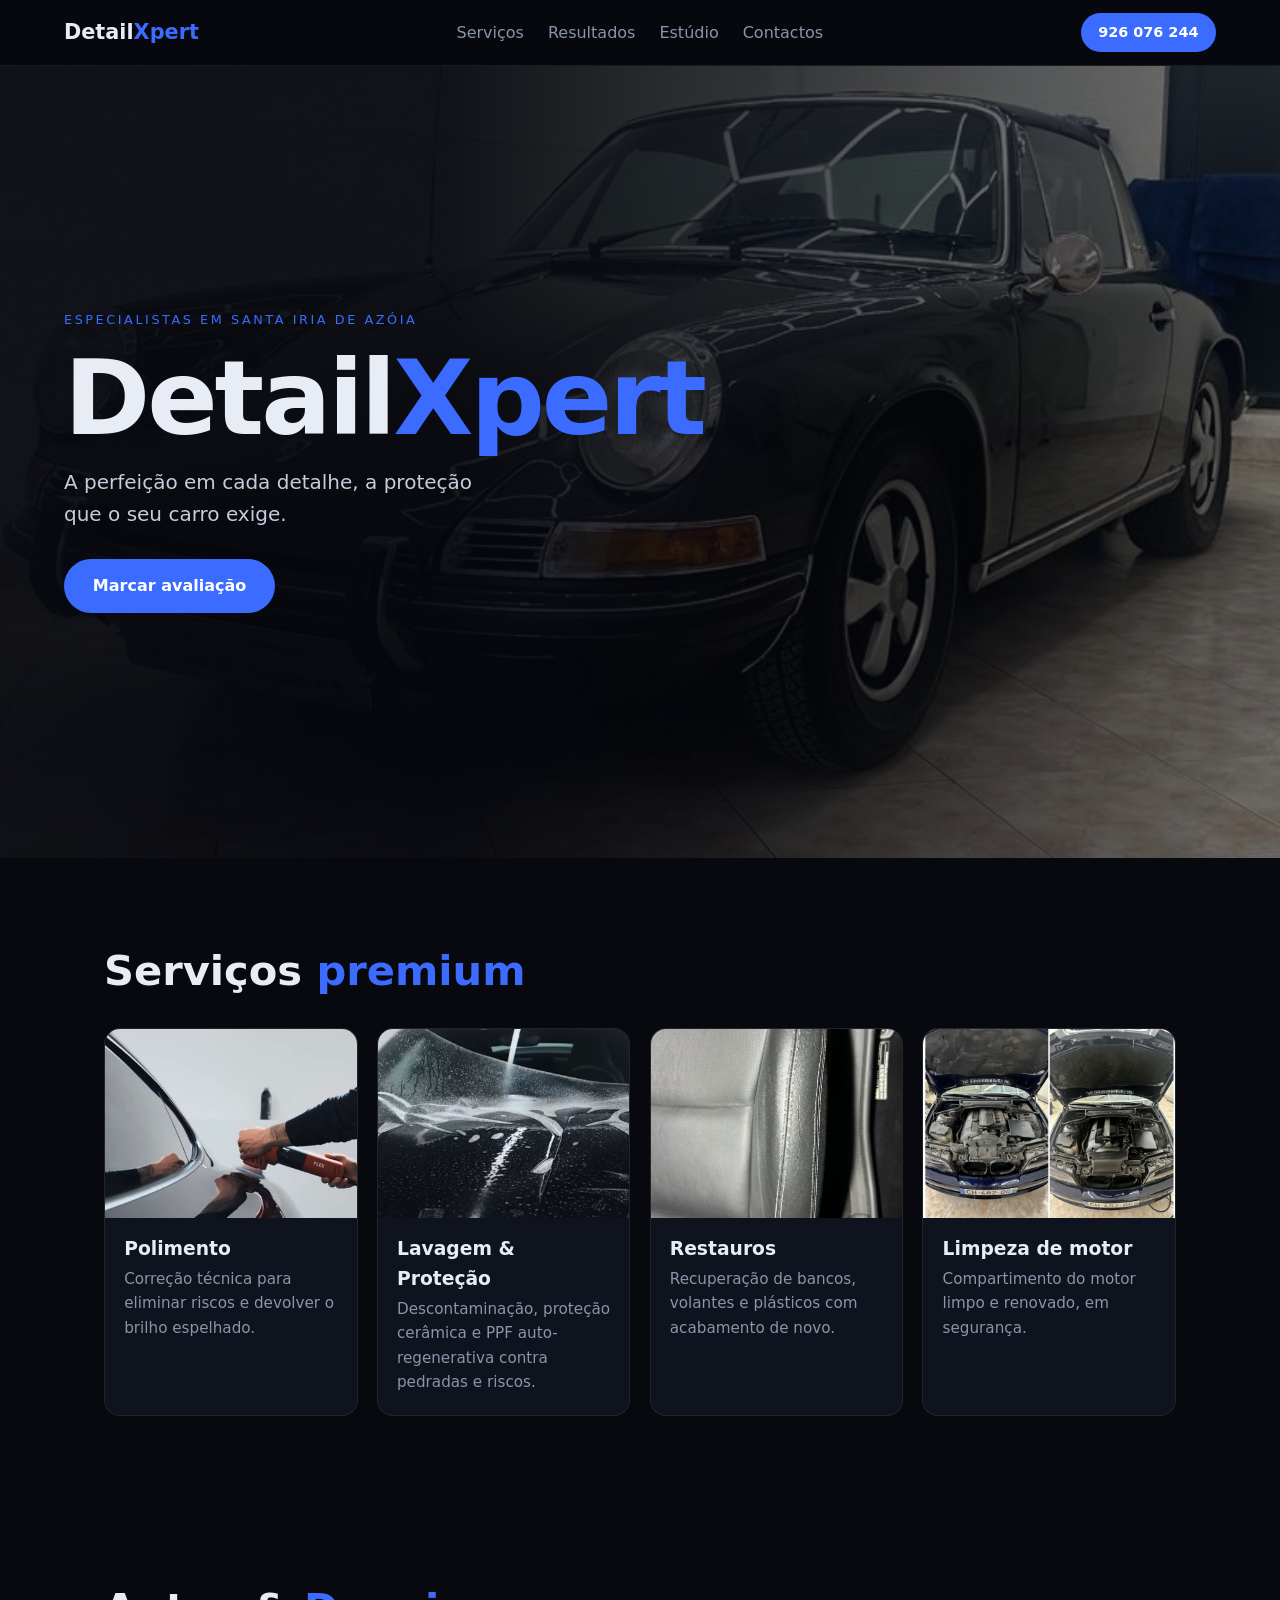
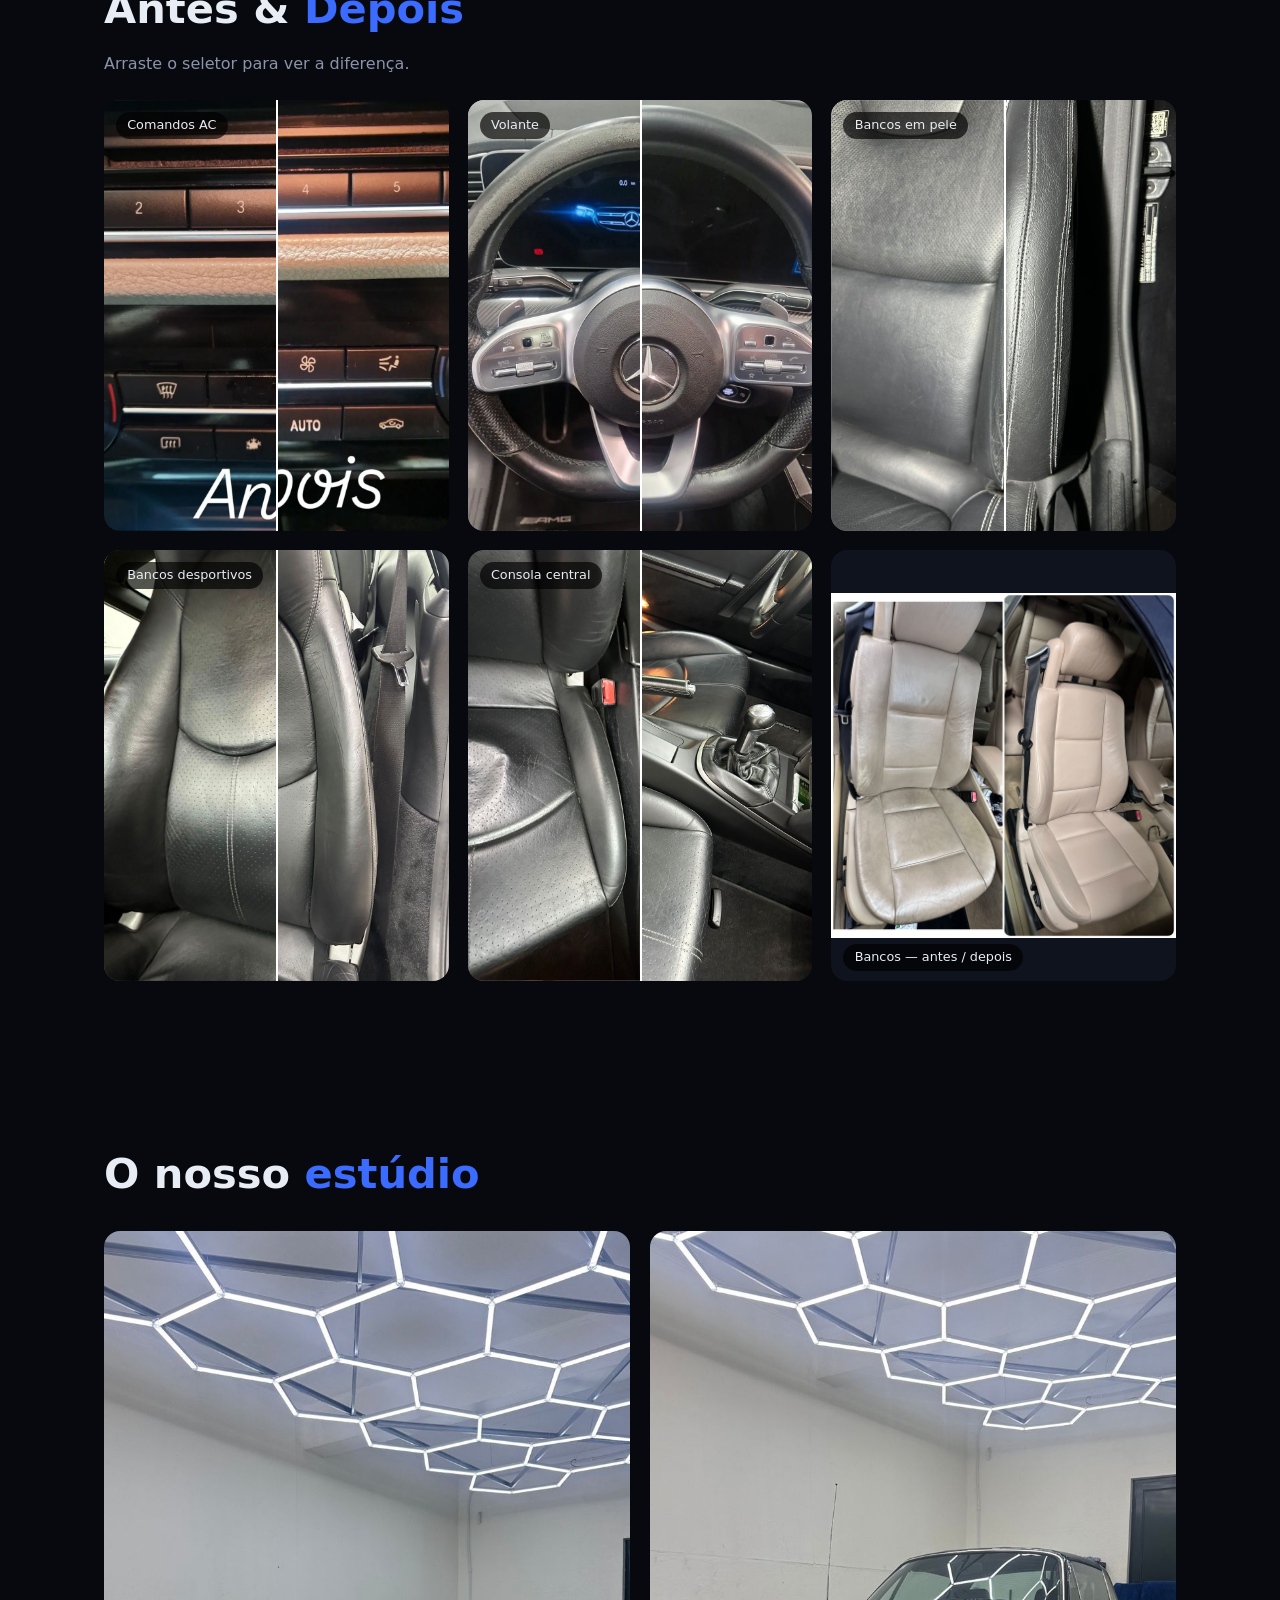
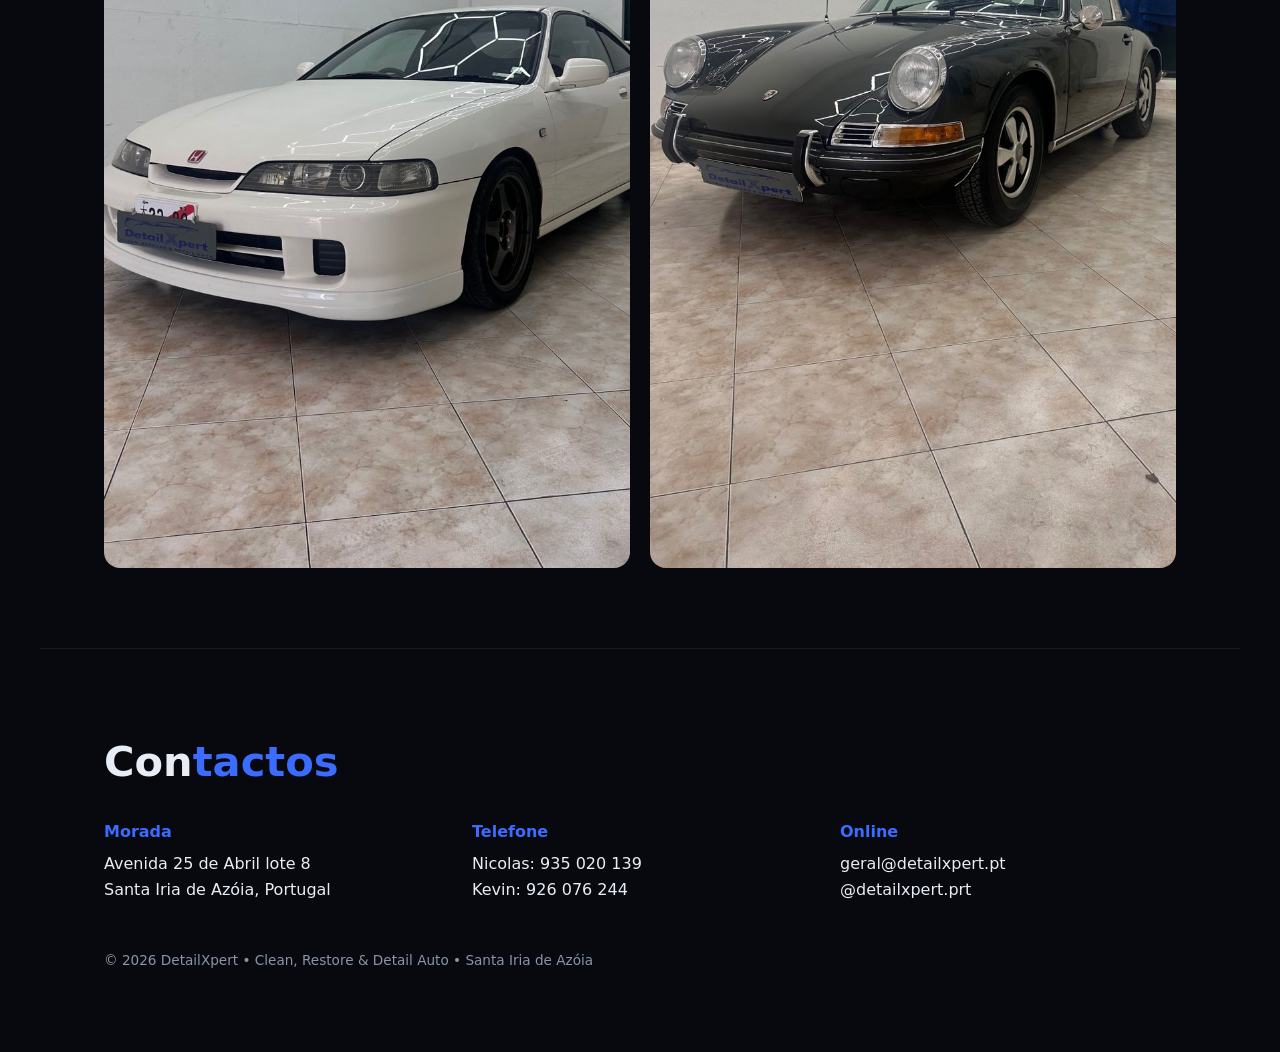
==== detailxpert/index.html @ 9de830ad "site inicial" ====
<!DOCTYPE html>
<html lang="pt">
<head>
<meta charset="utf-8">
<meta name="viewport" content="width=device-width, initial-scale=1">
<title>DetailXpert | Clean, Restore & Detail Auto — Santa Iria de Azóia</title>
<meta name="description" content="Estética automóvel premium em Santa Iria de Azóia: polimento, proteção PPF, restauro de interiores e limpeza de motor.">
<link rel="stylesheet" href="style.css">
</head>
<body>
<header class="nav">
  <a class="brand" href="#home">Detail<span>Xpert</span></a>
  <nav><a href="#servicos">Serviços</a><a href="#resultados">Resultados</a><a href="#galeria">Estúdio</a><a href="#contactos">Contactos</a></nav>
  <a class="btn small" href="tel:926076244">926 076 244</a>
</header>

<section id="home" class="hero" style="background-image:linear-gradient(90deg,#05070dee 35%,#05070d66),url(assets/porsche-911.jpg)">
  <p class="tag">Especialistas em Santa Iria de Azóia</p>
  <h1>Detail<span>Xpert</span></h1>
  <p class="lead">A perfeição em cada detalhe, a proteção que o seu carro exige.</p>
  <a class="btn" href="#contactos">Marcar avaliação</a>
</section>

<section id="servicos" class="wrap">
  <h2>Serviços <span>premium</span></h2>
  <div class="cards">
    <article><img src="assets/polimento.jpg" alt="Polimento de pintura" loading="lazy"><h3>Polimento</h3><p>Correção técnica para eliminar riscos e devolver o brilho espelhado.</p></article>
    <article><img src="assets/espuma.jpg" alt="Lavagem com espuma" loading="lazy"><h3>Lavagem &amp; Proteção</h3><p>Descontaminação, proteção cerâmica e PPF auto-regenerativa contra pedradas e riscos.</p></article>
    <article><img src="assets/banco-depois.jpg" alt="Restauro de interior em pele" loading="lazy"><h3>Restauros</h3><p>Recuperação de bancos, volantes e plásticos com acabamento de novo.</p></article>
    <article><img src="assets/motor-antes-depois.jpg" alt="Limpeza de motor antes e depois" loading="lazy"><h3>Limpeza de motor</h3><p>Compartimento do motor limpo e renovado, em segurança.</p></article>
  </div>
</section>

<section id="resultados" class="wrap">
  <h2>Antes &amp; <span>Depois</span></h2>
  <p class="sub">Arraste o seletor para ver a diferença.</p>
  <div class="ba-grid">
    <figure class="ba" data-label="Comandos AC"><img src="assets/ac-depois.jpg" alt="Depois"><img class="top" src="assets/ac-antes.jpg" alt="Antes"><input type="range" min="0" max="100" value="50" aria-label="Comparar antes e depois"></figure>
    <figure class="ba" data-label="Volante"><img src="assets/volante-depois.jpg" alt="Depois"><img class="top" src="assets/volante-antes.jpg" alt="Antes"><input type="range" min="0" max="100" value="50" aria-label="Comparar antes e depois"></figure>
    <figure class="ba" data-label="Bancos em pele"><img src="assets/banco-depois.jpg" alt="Depois"><img class="top" src="assets/banco-antes.jpg" alt="Antes"><input type="range" min="0" max="100" value="50" aria-label="Comparar antes e depois"></figure>
    <figure class="ba" data-label="Bancos desportivos"><img src="assets/porsche-banco-depois.jpg" alt="Depois"><img class="top" src="assets/porsche-banco-antes.jpg" alt="Antes"><input type="range" min="0" max="100" value="50" aria-label="Comparar antes e depois"></figure>
    <figure class="ba" data-label="Consola central"><img src="assets/consola-depois.jpg" alt="Depois"><img class="top" src="assets/consola-antes.jpg" alt="Antes"><input type="range" min="0" max="100" value="50" aria-label="Comparar antes e depois"></figure>
    <figure class="pair"><img src="assets/bancos-antes-depois.jpg" alt="Bancos antes (esquerda) e depois (direita)" loading="lazy"><figcaption>Bancos — antes / depois</figcaption></figure>
  </div>
</section>

<section id="galeria" class="wrap">
  <h2>O nosso <span>estúdio</span></h2>
  <div class="gallery">
    <img src="assets/integra.jpg" alt="Honda Integra Type R no estúdio DetailXpert" loading="lazy">
    <img src="assets/porsche-911.jpg" alt="Porsche 911 clássico no estúdio DetailXpert" loading="lazy">
  </div>
</section>

<footer id="contactos" class="wrap">
  <h2>Con<span>tactos</span></h2>
  <div class="cols">
    <div><h4>Morada</h4><p>Avenida 25 de Abril lote 8<br>Santa Iria de Azóia, Portugal</p></div>
    <div><h4>Telefone</h4><p>Nicolas: <a href="tel:935020139">935 020 139</a><br>Kevin: <a href="tel:926076244">926 076 244</a></p></div>
    <div><h4>Online</h4><p><a href="mailto:geral@detailxpert.pt">geral@detailxpert.pt</a><br><a href="https://instagram.com/detailxpert.prt" target="_blank" rel="noopener">@detailxpert.prt</a></p></div>
  </div>
  <p class="copy">© 2026 DetailXpert • Clean, Restore &amp; Detail Auto • Santa Iria de Azóia</p>
</footer>
<script src="script.js"></script>
</body>
</html>
---- detailxpert/style.css ----
:root{--bg:#07090f;--card:#0f131d;--tx:#e8ecf4;--mut:#8b94a8;--ac:#3b6cff}
*{box-sizing:border-box;margin:0}html{scroll-behavior:smooth}
body{background:var(--bg);color:var(--tx);font:16px/1.6 system-ui,-apple-system,Segoe UI,Roboto,sans-serif}
a{color:inherit;text-decoration:none}img{display:block;max-width:100%}
.nav{position:sticky;top:0;z-index:10;display:flex;align-items:center;justify-content:space-between;gap:1rem;padding:.8rem 5vw;background:#07090fd9;backdrop-filter:blur(10px);border-bottom:1px solid #ffffff14}
.brand{font-weight:800;font-size:1.3rem}.brand span,h1 span,h2 span{color:var(--ac)}
.nav nav{display:flex;gap:1.5rem;color:var(--mut)}.nav nav a:hover{color:var(--tx)}
.btn{display:inline-block;background:var(--ac);color:#fff;padding:.9rem 1.8rem;border-radius:999px;font-weight:600;transition:.2s}
.btn:hover{transform:translateY(-2px);box-shadow:0 8px 24px #3b6cff55}.btn.small{padding:.5rem 1.1rem;font-size:.9rem}
.hero{min-height:88vh;display:flex;flex-direction:column;justify-content:center;align-items:flex-start;gap:1rem;padding:0 5vw;background-size:cover;background-position:center}
.tag{color:var(--ac);text-transform:uppercase;letter-spacing:.2em;font-size:.8rem}
h1{font-size:clamp(3rem,10vw,6.5rem);line-height:1;letter-spacing:-.03em}
.lead{max-width:34ch;font-size:1.25rem;color:#c5ccdb;margin-bottom:.8rem}
.wrap{padding:5rem 5vw;max-width:1200px;margin:auto}
h2{font-size:clamp(1.8rem,4vw,2.6rem);margin-bottom:1.5rem}.sub{color:var(--mut);margin:-1rem 0 1.5rem}
.cards{display:grid;grid-template-columns:repeat(auto-fit,minmax(250px,1fr));gap:1.2rem}
.cards article{background:var(--card);border:1px solid #ffffff12;border-radius:16px;overflow:hidden;transition:.25s}
.cards article:hover{transform:translateY(-4px);border-color:var(--ac)}
.cards img{aspect-ratio:4/3;width:100%;object-fit:cover}.cards h3{padding:1rem 1.2rem .2rem}.cards p{padding:0 1.2rem 1.3rem;color:var(--mut);font-size:.95rem}
.ba-grid{display:grid;grid-template-columns:repeat(auto-fit,minmax(280px,1fr));gap:1.2rem}
.ba,.pair{position:relative;border-radius:16px;overflow:hidden;background:var(--card);aspect-ratio:4/5}
.ba img,.pair img{position:absolute;inset:0;width:100%;height:100%;object-fit:cover}
.ba .top{clip-path:inset(0 50% 0 0)}
.ba::before{content:attr(data-label);position:absolute;z-index:3;left:12px;top:12px;background:#000a;padding:.2rem .7rem;border-radius:99px;font-size:.8rem}
.ba::after{content:"";position:absolute;z-index:2;top:0;bottom:0;left:var(--p,50%);width:2px;background:#fff;pointer-events:none}
.ba input{position:absolute;inset:0;width:100%;height:100%;opacity:0;cursor:ew-resize;z-index:4}
.pair img{object-fit:contain}.pair figcaption{position:absolute;bottom:10px;left:12px;background:#000a;padding:.2rem .7rem;border-radius:99px;font-size:.8rem}
.gallery{display:grid;grid-template-columns:repeat(auto-fit,minmax(300px,1fr));gap:1.2rem}.gallery img{border-radius:16px;width:100%;height:100%;object-fit:cover}
footer{border-top:1px solid #ffffff14}.cols{display:grid;grid-template-columns:repeat(auto-fit,minmax(220px,1fr));gap:2rem}
footer h4{color:var(--ac);margin-bottom:.4rem}footer p a:hover{color:var(--ac)}.copy{margin-top:3rem;color:var(--mut);font-size:.85rem}
@media(max-width:700px){.nav nav{display:none}}
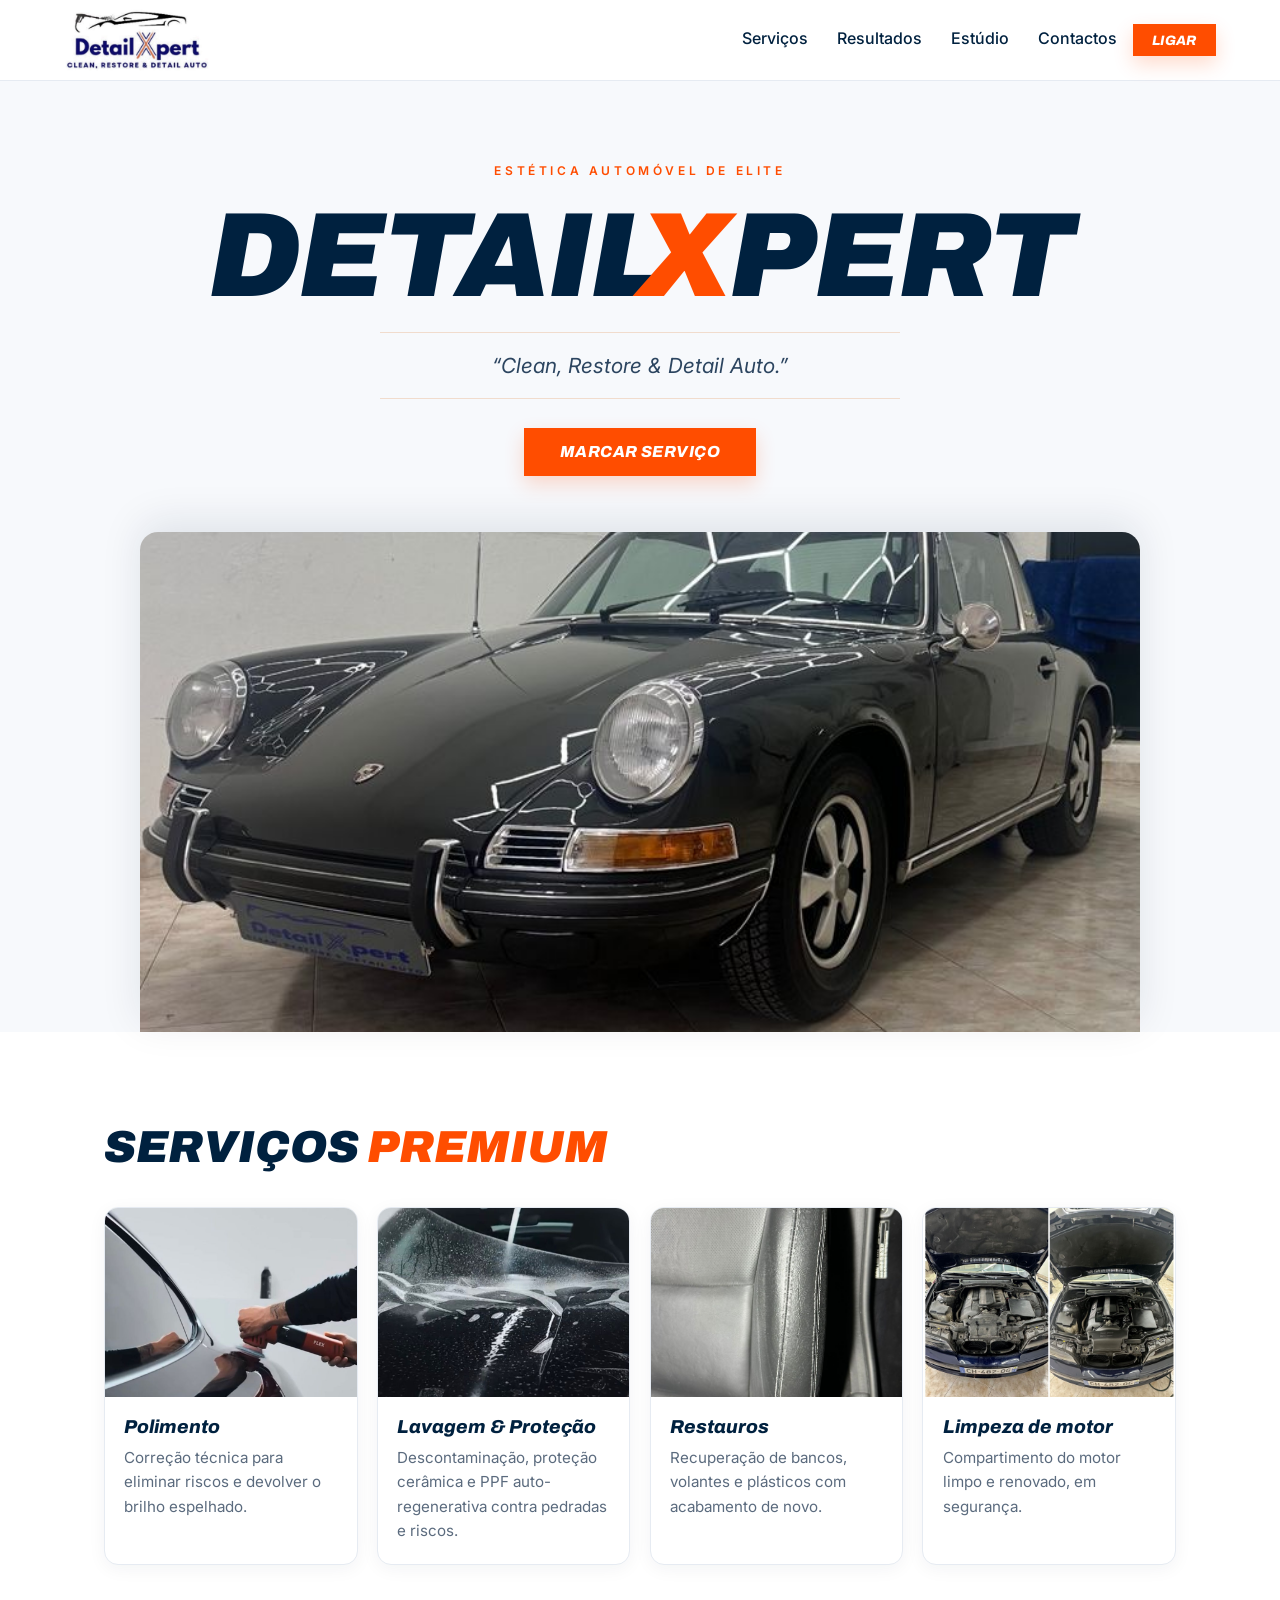
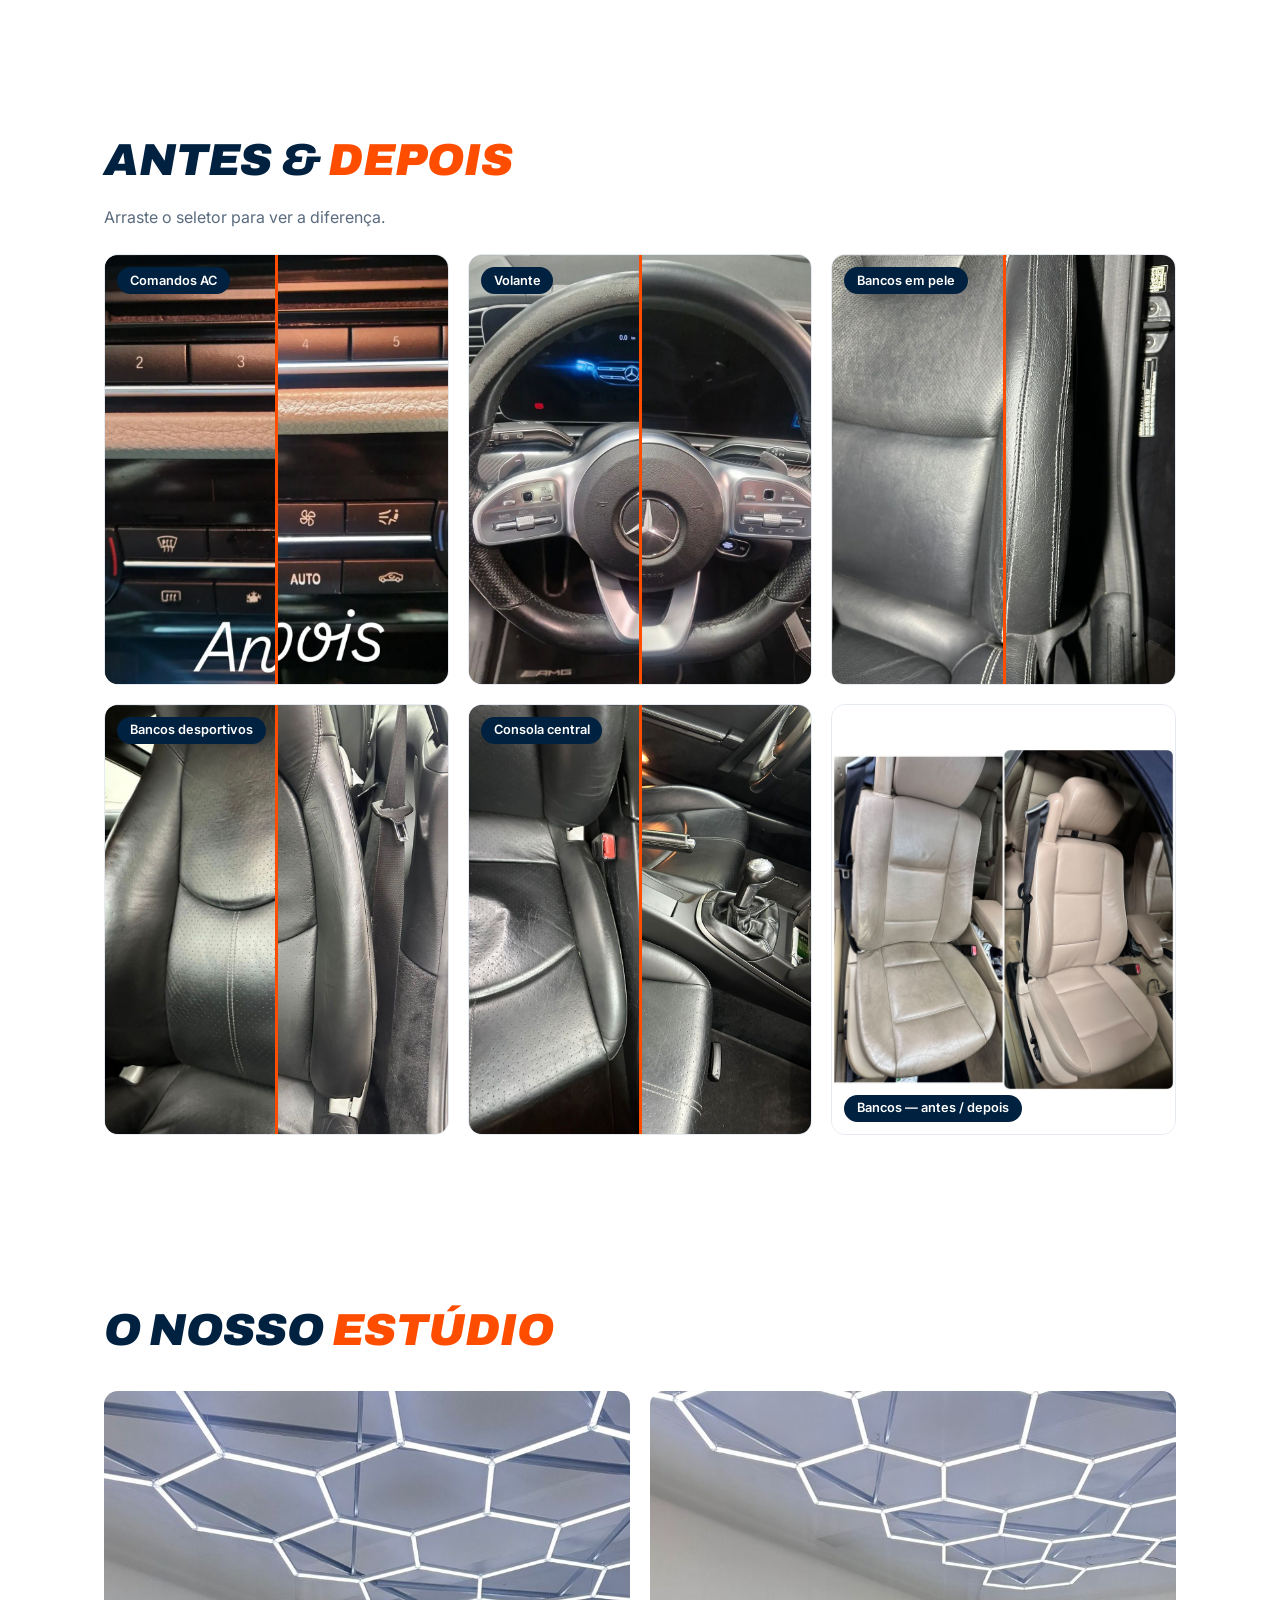
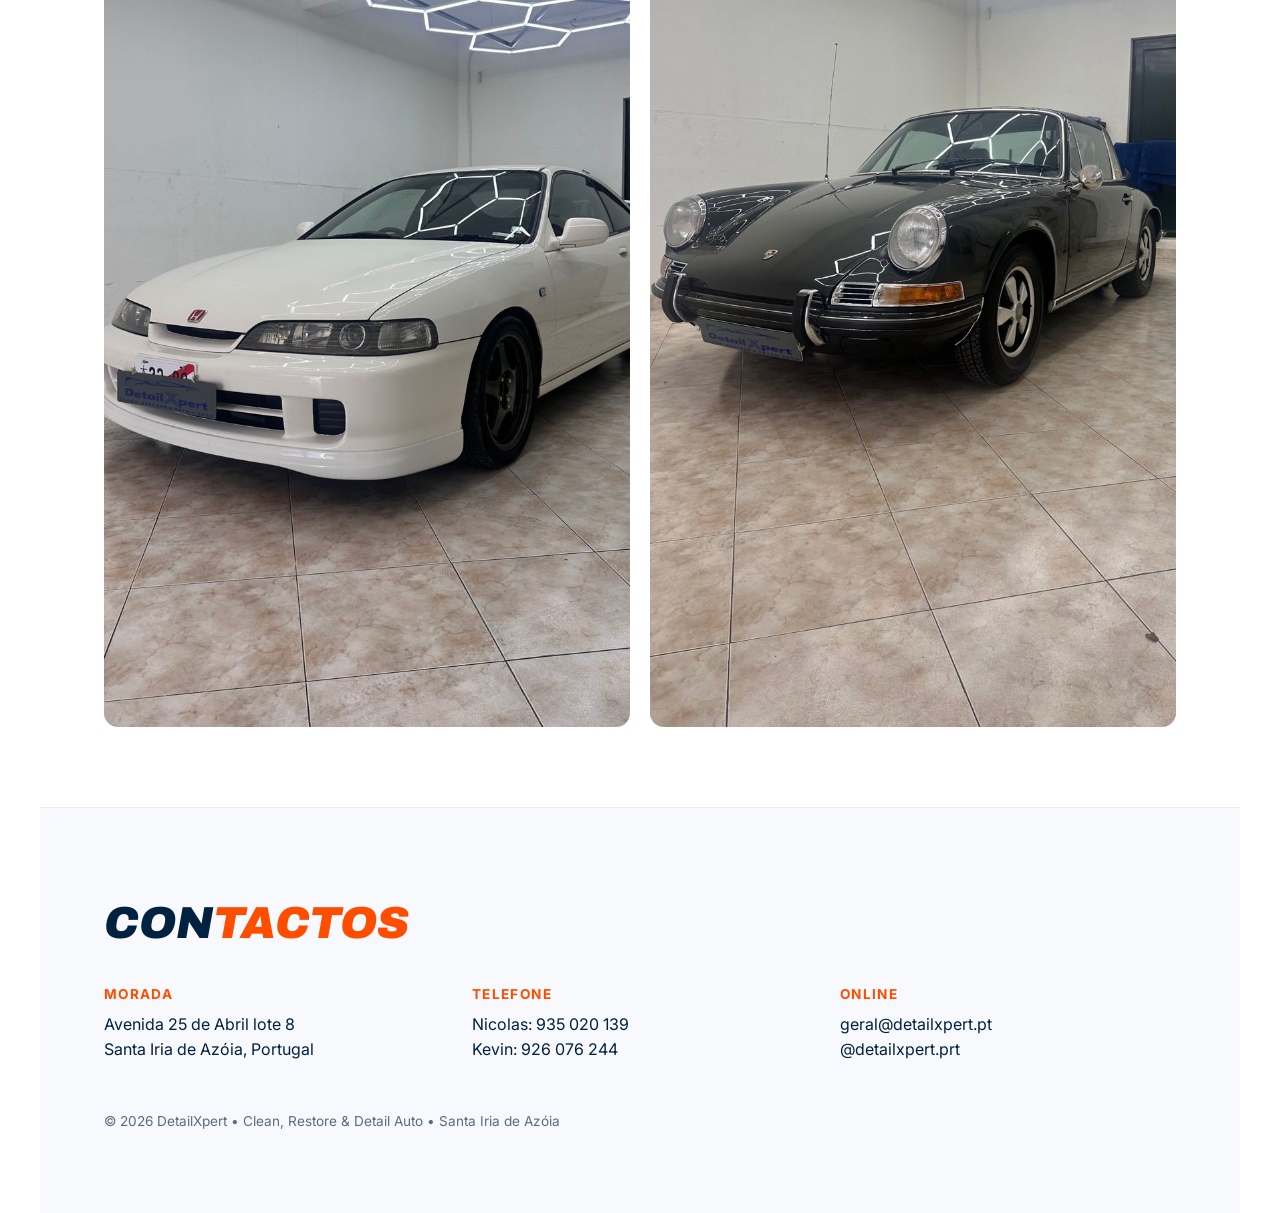
==== commit 7724e85e: "novo topo com logo e tema branco" ====
--- a/detailxpert/index.html
+++ b/detailxpert/index.html
@@ -5,20 +5,26 @@
 <meta name="viewport" content="width=device-width, initial-scale=1">
 <title>DetailXpert | Clean, Restore & Detail Auto — Santa Iria de Azóia</title>
 <meta name="description" content="Estética automóvel premium em Santa Iria de Azóia: polimento, proteção PPF, restauro de interiores e limpeza de motor.">
+<link rel="preconnect" href="https://fonts.googleapis.com"><link rel="preconnect" href="https://fonts.gstatic.com" crossorigin>
+<link href="https://fonts.googleapis.com/css2?family=Archivo:ital,wght@0,400;0,600;1,800;1,900&family=Inter:wght@400;500;600&display=swap" rel="stylesheet">
+<meta name="theme-color" content="#ffffff">
+<link rel="icon" href="assets/logo.png">
 <link rel="stylesheet" href="style.css">
 </head>
 <body>
 <header class="nav">
-  <a class="brand" href="#home">Detail<span>Xpert</span></a>
-  <nav><a href="#servicos">Serviços</a><a href="#resultados">Resultados</a><a href="#galeria">Estúdio</a><a href="#contactos">Contactos</a></nav>
-  <a class="btn small" href="tel:926076244">926 076 244</a>
+  <a class="logo" href="#home" aria-label="DetailXpert — início"><img src="assets/logo.png" alt="DetailXpert — Clean, Restore &amp; Detail Auto"></a>
+  <nav id="menu"><a href="#servicos">Serviços</a><a href="#resultados">Resultados</a><a href="#galeria">Estúdio</a><a href="#contactos">Contactos</a></nav>
+  <a class="btn small" href="tel:926076244">Ligar</a>
+  <button class="burger" aria-label="Abrir menu" aria-expanded="false" aria-controls="menu"><span></span><span></span><span></span></button>
 </header>
 
-<section id="home" class="hero" style="background-image:linear-gradient(90deg,#05070dee 35%,#05070d66),url(assets/porsche-911.jpg)">
-  <p class="tag">Especialistas em Santa Iria de Azóia</p>
-  <h1>Detail<span>Xpert</span></h1>
-  <p class="lead">A perfeição em cada detalhe, a proteção que o seu carro exige.</p>
-  <a class="btn" href="#contactos">Marcar avaliação</a>
+<section id="home" class="hero">
+  <p class="tag">Estética automóvel de elite</p>
+  <h1>DETAIL<span>X</span>PERT</h1>
+  <p class="lead">“Clean, Restore &amp; Detail Auto.”</p>
+  <a class="btn" href="#contactos">Marcar serviço</a>
+  <img class="hero-img" src="assets/porsche-911.jpg" alt="Porsche 911 clássico no estúdio DetailXpert">
 </section>
 
 <section id="servicos" class="wrap">
--- a/detailxpert/style.css
+++ b/detailxpert/style.css
@@ -1,31 +1,53 @@
-:root{--bg:#07090f;--card:#0f131d;--tx:#e8ecf4;--mut:#8b94a8;--ac:#3b6cff}
-*{box-sizing:border-box;margin:0}html{scroll-behavior:smooth}
-body{background:var(--bg);color:var(--tx);font:16px/1.6 system-ui,-apple-system,Segoe UI,Roboto,sans-serif}
+:root{--bg:#fff;--soft:#f7f9fc;--navy:#00213f;--or:#ff4d00;--mut:#5b6b7e;--line:#e6ebf2}
+*{box-sizing:border-box;margin:0}html{scroll-behavior:smooth;scroll-padding-top:84px}
+body{background:var(--bg);color:var(--navy);font:16px/1.6 Inter,system-ui,-apple-system,Segoe UI,Roboto,sans-serif;overflow-x:hidden}
 a{color:inherit;text-decoration:none}img{display:block;max-width:100%}
-.nav{position:sticky;top:0;z-index:10;display:flex;align-items:center;justify-content:space-between;gap:1rem;padding:.8rem 5vw;background:#07090fd9;backdrop-filter:blur(10px);border-bottom:1px solid #ffffff14}
-.brand{font-weight:800;font-size:1.3rem}.brand span,h1 span,h2 span{color:var(--ac)}
-.nav nav{display:flex;gap:1.5rem;color:var(--mut)}.nav nav a:hover{color:var(--tx)}
-.btn{display:inline-block;background:var(--ac);color:#fff;padding:.9rem 1.8rem;border-radius:999px;font-weight:600;transition:.2s}
-.btn:hover{transform:translateY(-2px);box-shadow:0 8px 24px #3b6cff55}.btn.small{padding:.5rem 1.1rem;font-size:.9rem}
-.hero{min-height:88vh;display:flex;flex-direction:column;justify-content:center;align-items:flex-start;gap:1rem;padding:0 5vw;background-size:cover;background-position:center}
-.tag{color:var(--ac);text-transform:uppercase;letter-spacing:.2em;font-size:.8rem}
-h1{font-size:clamp(3rem,10vw,6.5rem);line-height:1;letter-spacing:-.03em}
-.lead{max-width:34ch;font-size:1.25rem;color:#c5ccdb;margin-bottom:.8rem}
-.wrap{padding:5rem 5vw;max-width:1200px;margin:auto}
-h2{font-size:clamp(1.8rem,4vw,2.6rem);margin-bottom:1.5rem}.sub{color:var(--mut);margin:-1rem 0 1.5rem}
-.cards{display:grid;grid-template-columns:repeat(auto-fit,minmax(250px,1fr));gap:1.2rem}
-.cards article{background:var(--card);border:1px solid #ffffff12;border-radius:16px;overflow:hidden;transition:.25s}
-.cards article:hover{transform:translateY(-4px);border-color:var(--ac)}
-.cards img{aspect-ratio:4/3;width:100%;object-fit:cover}.cards h3{padding:1rem 1.2rem .2rem}.cards p{padding:0 1.2rem 1.3rem;color:var(--mut);font-size:.95rem}
-.ba-grid{display:grid;grid-template-columns:repeat(auto-fit,minmax(280px,1fr));gap:1.2rem}
-.ba,.pair{position:relative;border-radius:16px;overflow:hidden;background:var(--card);aspect-ratio:4/5}
+h1,h2,h3{font-family:Archivo,Inter,sans-serif}
+/* topo */
+.nav{position:sticky;top:0;z-index:20;display:flex;align-items:center;gap:1rem;padding:.5rem 5vw;background:#fffffff2;backdrop-filter:blur(10px);border-bottom:1px solid var(--line)}
+.logo{margin-right:auto;display:block}.logo img{height:clamp(44px,7vw,64px);width:auto}
+.nav nav{display:flex;gap:1.8rem;font-weight:500}.nav nav a{color:var(--navy);padding:.3rem 0;border-bottom:2px solid transparent}
+.nav nav a:hover{color:var(--or);border-color:var(--or)}
+.btn{display:inline-block;background:var(--or);color:#fff;padding:.95rem 2.2rem;font:italic 800 1rem Archivo,sans-serif;text-transform:uppercase;letter-spacing:.03em;box-shadow:0 8px 20px #ff4d0033;transition:.2s}
+.btn:hover{transform:translateY(-2px);box-shadow:0 12px 26px #ff4d004d}.btn.small{padding:.55rem 1.2rem;font-size:.85rem}
+.burger{display:none;background:none;border:0;padding:.5rem;cursor:pointer}
+.burger span{display:block;width:24px;height:2px;background:var(--navy);margin:5px 0;transition:.2s}
+/* hero */
+.hero{display:flex;flex-direction:column;align-items:center;text-align:center;gap:1rem;padding:clamp(2.5rem,7vw,5rem) 5vw 0;background:var(--soft)}
+.tag{color:var(--or);text-transform:uppercase;letter-spacing:.3em;font-size:.75rem;font-weight:600}
+h1{font-size:clamp(2.4rem,11.5vw,7.5rem);line-height:1;font-style:italic;font-weight:900;letter-spacing:-.02em;color:var(--navy)}
+h1 span,h2 span{color:var(--or)}
+.lead{font-style:italic;font-size:clamp(1rem,2.4vw,1.3rem);color:#2c4560;padding:1rem 0;border-top:1px solid #f1dccd;border-bottom:1px solid #f1dccd;min-width:min(520px,100%);margin-bottom:.8rem}
+.hero-img{width:min(1000px,100%);aspect-ratio:16/8;object-fit:cover;margin-top:2.5rem;border-radius:18px 18px 0 0;box-shadow:0 -10px 40px #00213f1a}
+/* secções */
+.wrap{padding:clamp(3rem,8vw,5rem) 5vw;max-width:1200px;margin:auto}
+h2{font-size:clamp(1.8rem,5vw,2.8rem);font-style:italic;font-weight:900;text-transform:uppercase;margin-bottom:1.5rem}
+.sub{color:var(--mut);margin:-1rem 0 1.5rem}
+.cards{display:grid;grid-template-columns:repeat(auto-fit,minmax(240px,1fr));gap:1.2rem}
+.cards article{background:#fff;border:1px solid var(--line);border-radius:14px;overflow:hidden;box-shadow:0 4px 18px #00213f0d;transition:.25s}
+.cards article:hover{transform:translateY(-4px);border-color:var(--or)}
+.cards img{aspect-ratio:4/3;width:100%;object-fit:cover}.cards h3{padding:1rem 1.2rem .2rem;font-style:italic;font-weight:800}
+.cards p{padding:0 1.2rem 1.3rem;color:var(--mut);font-size:.95rem}
+.ba-grid{display:grid;grid-template-columns:repeat(auto-fit,minmax(260px,1fr));gap:1.2rem}
+.ba,.pair{position:relative;border-radius:14px;overflow:hidden;background:var(--soft);aspect-ratio:4/5;border:1px solid var(--line)}
 .ba img,.pair img{position:absolute;inset:0;width:100%;height:100%;object-fit:cover}
 .ba .top{clip-path:inset(0 50% 0 0)}
-.ba::before{content:attr(data-label);position:absolute;z-index:3;left:12px;top:12px;background:#000a;padding:.2rem .7rem;border-radius:99px;font-size:.8rem}
-.ba::after{content:"";position:absolute;z-index:2;top:0;bottom:0;left:var(--p,50%);width:2px;background:#fff;pointer-events:none}
-.ba input{position:absolute;inset:0;width:100%;height:100%;opacity:0;cursor:ew-resize;z-index:4}
-.pair img{object-fit:contain}.pair figcaption{position:absolute;bottom:10px;left:12px;background:#000a;padding:.2rem .7rem;border-radius:99px;font-size:.8rem}
-.gallery{display:grid;grid-template-columns:repeat(auto-fit,minmax(300px,1fr));gap:1.2rem}.gallery img{border-radius:16px;width:100%;height:100%;object-fit:cover}
-footer{border-top:1px solid #ffffff14}.cols{display:grid;grid-template-columns:repeat(auto-fit,minmax(220px,1fr));gap:2rem}
-footer h4{color:var(--ac);margin-bottom:.4rem}footer p a:hover{color:var(--ac)}.copy{margin-top:3rem;color:var(--mut);font-size:.85rem}
-@media(max-width:700px){.nav nav{display:none}}
+.ba::before{content:attr(data-label)}
+.ba::before,.pair figcaption{position:absolute;z-index:3;left:12px;top:12px;background:var(--navy);color:#fff;padding:.2rem .8rem;font-size:.8rem;font-weight:600;border-radius:99px}
+.pair figcaption{top:auto;bottom:12px}.pair img{object-fit:contain;background:#fff}
+.ba::after{content:"";position:absolute;z-index:2;top:0;bottom:0;left:var(--p,50%);width:3px;margin-left:-1px;background:var(--or);pointer-events:none}
+.ba input{position:absolute;inset:0;width:100%;height:100%;opacity:0;cursor:ew-resize;z-index:4;touch-action:pan-y}
+.gallery{display:grid;grid-template-columns:repeat(auto-fit,minmax(280px,1fr));gap:1.2rem}
+.gallery img{border-radius:14px;width:100%;height:100%;object-fit:cover}
+footer{background:var(--soft);max-width:none;border-top:1px solid var(--line)}footer>*{max-width:1200px;margin-left:auto;margin-right:auto}
+.cols{display:grid;grid-template-columns:repeat(auto-fit,minmax(220px,1fr));gap:2rem}
+footer h4{color:var(--or);margin-bottom:.4rem;text-transform:uppercase;letter-spacing:.1em;font-size:.85rem}
+footer p a:hover{color:var(--or)}.copy{margin-top:3rem;color:var(--mut);font-size:.85rem}
+/* telemóvel */
+@media(max-width:820px){
+ .burger{display:block;order:3}
+ .nav .btn.small{order:2}
+ .nav nav{position:absolute;top:100%;left:0;right:0;flex-direction:column;gap:0;background:#fff;border-bottom:1px solid var(--line);box-shadow:0 12px 24px #00213f14;max-height:0;overflow:hidden;transition:max-height .3s}
+ .nav nav.open{max-height:320px}.nav nav a{padding:1rem 5vw;border:0;border-top:1px solid var(--line)}
+ .hero-img{aspect-ratio:4/3;margin-top:2rem}
+}
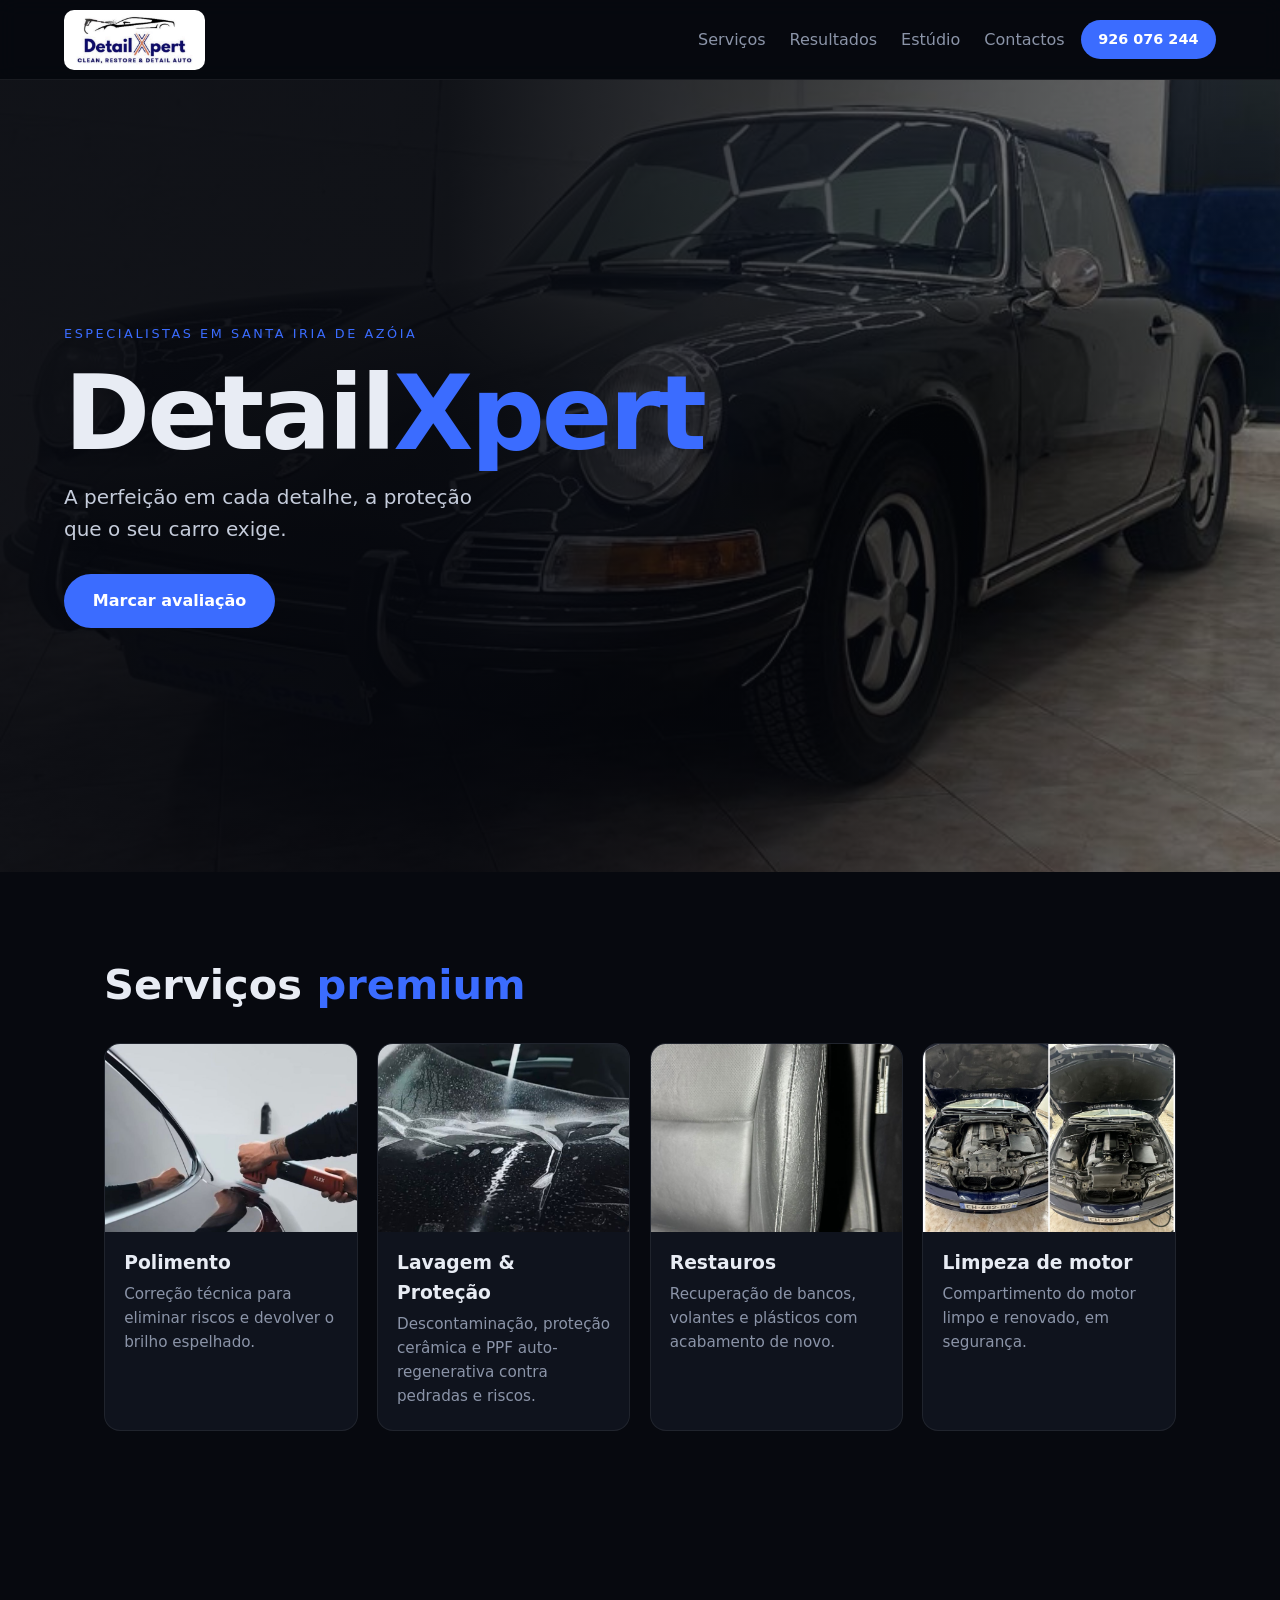
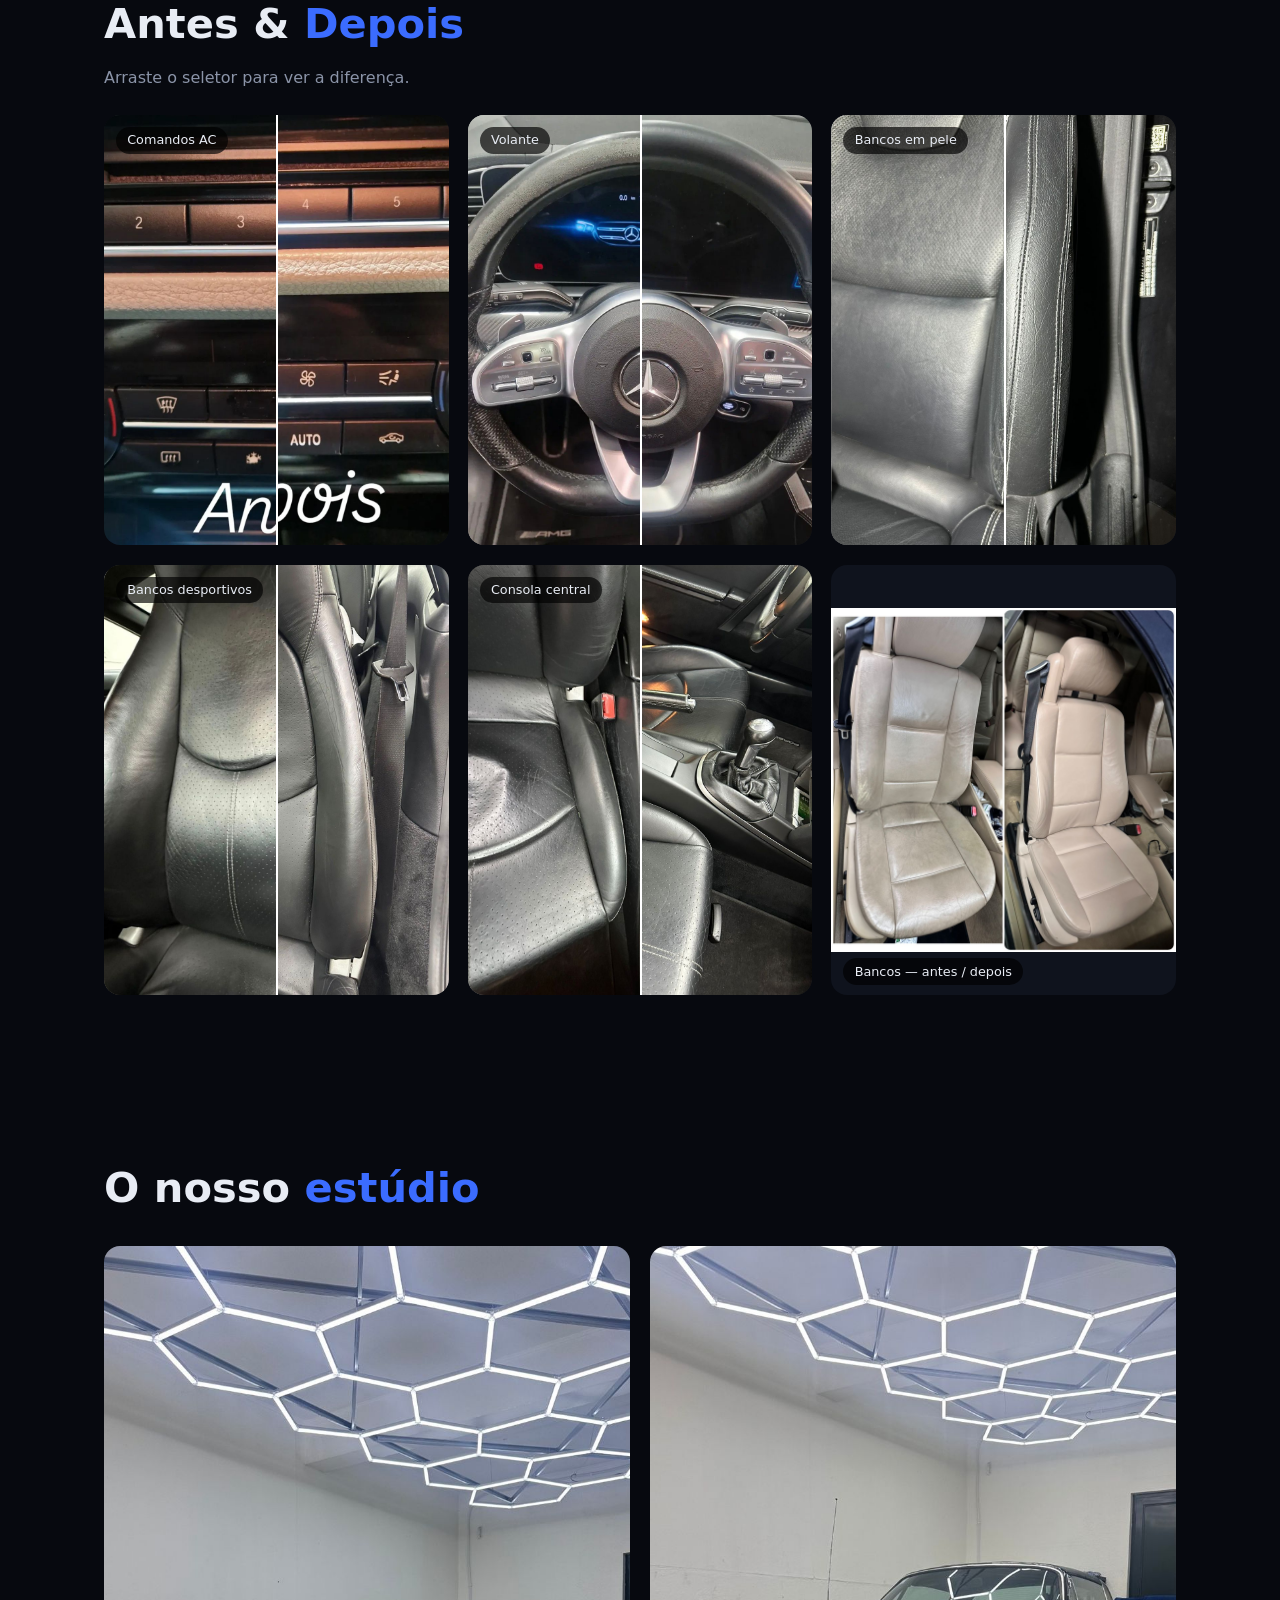
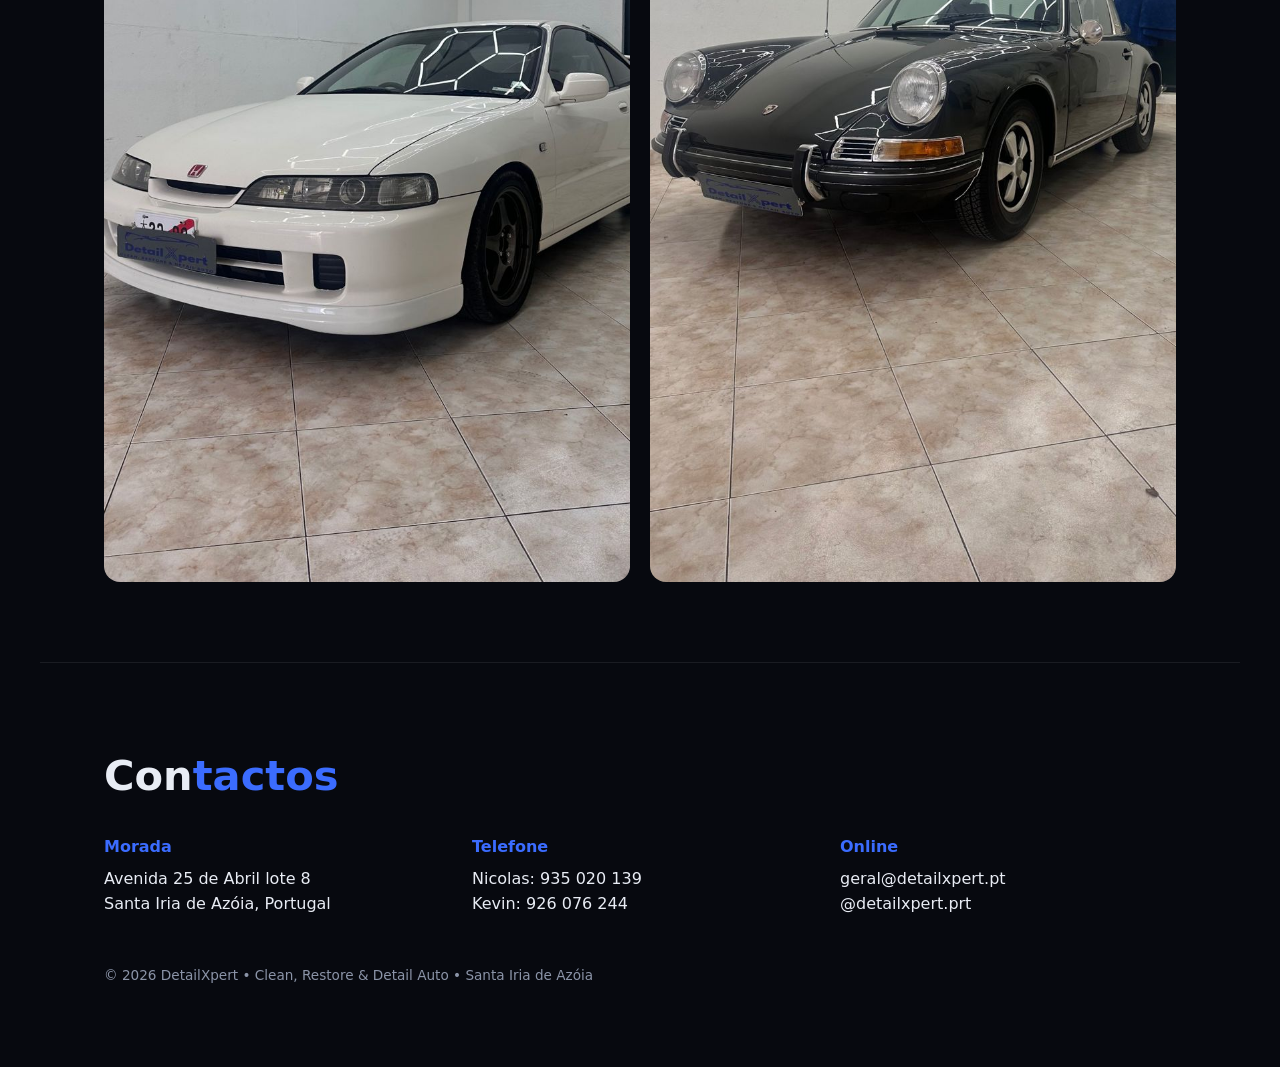
==== commit dacaa172: "logo no topo" ====
--- a/detailxpert/index.html
+++ b/detailxpert/index.html
@@ -5,26 +5,20 @@
 <meta name="viewport" content="width=device-width, initial-scale=1">
 <title>DetailXpert | Clean, Restore & Detail Auto — Santa Iria de Azóia</title>
 <meta name="description" content="Estética automóvel premium em Santa Iria de Azóia: polimento, proteção PPF, restauro de interiores e limpeza de motor.">
-<link rel="preconnect" href="https://fonts.googleapis.com"><link rel="preconnect" href="https://fonts.gstatic.com" crossorigin>
-<link href="https://fonts.googleapis.com/css2?family=Archivo:ital,wght@0,400;0,600;1,800;1,900&family=Inter:wght@400;500;600&display=swap" rel="stylesheet">
-<meta name="theme-color" content="#ffffff">
-<link rel="icon" href="assets/logo.png">
 <link rel="stylesheet" href="style.css">
 </head>
 <body>
 <header class="nav">
   <a class="logo" href="#home" aria-label="DetailXpert — início"><img src="assets/logo.png" alt="DetailXpert — Clean, Restore &amp; Detail Auto"></a>
-  <nav id="menu"><a href="#servicos">Serviços</a><a href="#resultados">Resultados</a><a href="#galeria">Estúdio</a><a href="#contactos">Contactos</a></nav>
-  <a class="btn small" href="tel:926076244">Ligar</a>
-  <button class="burger" aria-label="Abrir menu" aria-expanded="false" aria-controls="menu"><span></span><span></span><span></span></button>
+  <nav><a href="#servicos">Serviços</a><a href="#resultados">Resultados</a><a href="#galeria">Estúdio</a><a href="#contactos">Contactos</a></nav>
+  <a class="btn small" href="tel:926076244">926 076 244</a>
 </header>
 
-<section id="home" class="hero">
-  <p class="tag">Estética automóvel de elite</p>
-  <h1>DETAIL<span>X</span>PERT</h1>
-  <p class="lead">“Clean, Restore &amp; Detail Auto.”</p>
-  <a class="btn" href="#contactos">Marcar serviço</a>
-  <img class="hero-img" src="assets/porsche-911.jpg" alt="Porsche 911 clássico no estúdio DetailXpert">
+<section id="home" class="hero" style="background-image:linear-gradient(90deg,#05070dee 35%,#05070d66),url(assets/porsche-911.jpg)">
+  <p class="tag">Especialistas em Santa Iria de Azóia</p>
+  <h1>Detail<span>Xpert</span></h1>
+  <p class="lead">A perfeição em cada detalhe, a proteção que o seu carro exige.</p>
+  <a class="btn" href="#contactos">Marcar avaliação</a>
 </section>
 
 <section id="servicos" class="wrap">
--- a/detailxpert/style.css
+++ b/detailxpert/style.css
@@ -1,53 +1,32 @@
-:root{--bg:#fff;--soft:#f7f9fc;--navy:#00213f;--or:#ff4d00;--mut:#5b6b7e;--line:#e6ebf2}
-*{box-sizing:border-box;margin:0}html{scroll-behavior:smooth;scroll-padding-top:84px}
-body{background:var(--bg);color:var(--navy);font:16px/1.6 Inter,system-ui,-apple-system,Segoe UI,Roboto,sans-serif;overflow-x:hidden}
+:root{--bg:#07090f;--card:#0f131d;--tx:#e8ecf4;--mut:#8b94a8;--ac:#3b6cff}
+*{box-sizing:border-box;margin:0}html{scroll-behavior:smooth;scroll-padding-top:80px}
+body{background:var(--bg);color:var(--tx);font:16px/1.6 system-ui,-apple-system,Segoe UI,Roboto,sans-serif;overflow-x:hidden}
 a{color:inherit;text-decoration:none}img{display:block;max-width:100%}
-h1,h2,h3{font-family:Archivo,Inter,sans-serif}
-/* topo */
-.nav{position:sticky;top:0;z-index:20;display:flex;align-items:center;gap:1rem;padding:.5rem 5vw;background:#fffffff2;backdrop-filter:blur(10px);border-bottom:1px solid var(--line)}
-.logo{margin-right:auto;display:block}.logo img{height:clamp(44px,7vw,64px);width:auto}
-.nav nav{display:flex;gap:1.8rem;font-weight:500}.nav nav a{color:var(--navy);padding:.3rem 0;border-bottom:2px solid transparent}
-.nav nav a:hover{color:var(--or);border-color:var(--or)}
-.btn{display:inline-block;background:var(--or);color:#fff;padding:.95rem 2.2rem;font:italic 800 1rem Archivo,sans-serif;text-transform:uppercase;letter-spacing:.03em;box-shadow:0 8px 20px #ff4d0033;transition:.2s}
-.btn:hover{transform:translateY(-2px);box-shadow:0 12px 26px #ff4d004d}.btn.small{padding:.55rem 1.2rem;font-size:.85rem}
-.burger{display:none;background:none;border:0;padding:.5rem;cursor:pointer}
-.burger span{display:block;width:24px;height:2px;background:var(--navy);margin:5px 0;transition:.2s}
-/* hero */
-.hero{display:flex;flex-direction:column;align-items:center;text-align:center;gap:1rem;padding:clamp(2.5rem,7vw,5rem) 5vw 0;background:var(--soft)}
-.tag{color:var(--or);text-transform:uppercase;letter-spacing:.3em;font-size:.75rem;font-weight:600}
-h1{font-size:clamp(2.4rem,11.5vw,7.5rem);line-height:1;font-style:italic;font-weight:900;letter-spacing:-.02em;color:var(--navy)}
-h1 span,h2 span{color:var(--or)}
-.lead{font-style:italic;font-size:clamp(1rem,2.4vw,1.3rem);color:#2c4560;padding:1rem 0;border-top:1px solid #f1dccd;border-bottom:1px solid #f1dccd;min-width:min(520px,100%);margin-bottom:.8rem}
-.hero-img{width:min(1000px,100%);aspect-ratio:16/8;object-fit:cover;margin-top:2.5rem;border-radius:18px 18px 0 0;box-shadow:0 -10px 40px #00213f1a}
-/* secções */
-.wrap{padding:clamp(3rem,8vw,5rem) 5vw;max-width:1200px;margin:auto}
-h2{font-size:clamp(1.8rem,5vw,2.8rem);font-style:italic;font-weight:900;text-transform:uppercase;margin-bottom:1.5rem}
-.sub{color:var(--mut);margin:-1rem 0 1.5rem}
-.cards{display:grid;grid-template-columns:repeat(auto-fit,minmax(240px,1fr));gap:1.2rem}
-.cards article{background:#fff;border:1px solid var(--line);border-radius:14px;overflow:hidden;box-shadow:0 4px 18px #00213f0d;transition:.25s}
-.cards article:hover{transform:translateY(-4px);border-color:var(--or)}
-.cards img{aspect-ratio:4/3;width:100%;object-fit:cover}.cards h3{padding:1rem 1.2rem .2rem;font-style:italic;font-weight:800}
-.cards p{padding:0 1.2rem 1.3rem;color:var(--mut);font-size:.95rem}
-.ba-grid{display:grid;grid-template-columns:repeat(auto-fit,minmax(260px,1fr));gap:1.2rem}
-.ba,.pair{position:relative;border-radius:14px;overflow:hidden;background:var(--soft);aspect-ratio:4/5;border:1px solid var(--line)}
+.nav{position:sticky;top:0;z-index:10;display:flex;align-items:center;justify-content:space-between;gap:1rem;padding:.6rem 5vw;background:#07090fd9;backdrop-filter:blur(10px);border-bottom:1px solid #ffffff14}
+.logo{background:#fff;border-radius:10px;padding:.25rem .7rem;display:block}.logo img{height:clamp(38px,6vw,52px);width:auto}
+h1 span,h2 span{color:var(--ac)}
+.nav nav{display:flex;gap:1.5rem;color:var(--mut);margin-left:auto}.nav nav a:hover{color:var(--tx)}
+.btn{display:inline-block;background:var(--ac);color:#fff;padding:.9rem 1.8rem;border-radius:999px;font-weight:600;transition:.2s}
+.btn:hover{transform:translateY(-2px);box-shadow:0 8px 24px #3b6cff55}.btn.small{padding:.5rem 1.1rem;font-size:.9rem}
+.hero{min-height:88vh;display:flex;flex-direction:column;justify-content:center;align-items:flex-start;gap:1rem;padding:0 5vw;background-size:cover;background-position:center}
+.tag{color:var(--ac);text-transform:uppercase;letter-spacing:.2em;font-size:.8rem}
+h1{font-size:clamp(3rem,10vw,6.5rem);line-height:1;letter-spacing:-.03em}
+.lead{max-width:34ch;font-size:1.25rem;color:#c5ccdb;margin-bottom:.8rem}
+.wrap{padding:5rem 5vw;max-width:1200px;margin:auto}
+h2{font-size:clamp(1.8rem,4vw,2.6rem);margin-bottom:1.5rem}.sub{color:var(--mut);margin:-1rem 0 1.5rem}
+.cards{display:grid;grid-template-columns:repeat(auto-fit,minmax(250px,1fr));gap:1.2rem}
+.cards article{background:var(--card);border:1px solid #ffffff12;border-radius:16px;overflow:hidden;transition:.25s}
+.cards article:hover{transform:translateY(-4px);border-color:var(--ac)}
+.cards img{aspect-ratio:4/3;width:100%;object-fit:cover}.cards h3{padding:1rem 1.2rem .2rem}.cards p{padding:0 1.2rem 1.3rem;color:var(--mut);font-size:.95rem}
+.ba-grid{display:grid;grid-template-columns:repeat(auto-fit,minmax(280px,1fr));gap:1.2rem}
+.ba,.pair{position:relative;border-radius:16px;overflow:hidden;background:var(--card);aspect-ratio:4/5}
 .ba img,.pair img{position:absolute;inset:0;width:100%;height:100%;object-fit:cover}
 .ba .top{clip-path:inset(0 50% 0 0)}
-.ba::before{content:attr(data-label)}
-.ba::before,.pair figcaption{position:absolute;z-index:3;left:12px;top:12px;background:var(--navy);color:#fff;padding:.2rem .8rem;font-size:.8rem;font-weight:600;border-radius:99px}
-.pair figcaption{top:auto;bottom:12px}.pair img{object-fit:contain;background:#fff}
-.ba::after{content:"";position:absolute;z-index:2;top:0;bottom:0;left:var(--p,50%);width:3px;margin-left:-1px;background:var(--or);pointer-events:none}
+.ba::before{content:attr(data-label);position:absolute;z-index:3;left:12px;top:12px;background:#000a;padding:.2rem .7rem;border-radius:99px;font-size:.8rem}
+.ba::after{content:"";position:absolute;z-index:2;top:0;bottom:0;left:var(--p,50%);width:2px;background:#fff;pointer-events:none}
 .ba input{position:absolute;inset:0;width:100%;height:100%;opacity:0;cursor:ew-resize;z-index:4;touch-action:pan-y}
-.gallery{display:grid;grid-template-columns:repeat(auto-fit,minmax(280px,1fr));gap:1.2rem}
-.gallery img{border-radius:14px;width:100%;height:100%;object-fit:cover}
-footer{background:var(--soft);max-width:none;border-top:1px solid var(--line)}footer>*{max-width:1200px;margin-left:auto;margin-right:auto}
-.cols{display:grid;grid-template-columns:repeat(auto-fit,minmax(220px,1fr));gap:2rem}
-footer h4{color:var(--or);margin-bottom:.4rem;text-transform:uppercase;letter-spacing:.1em;font-size:.85rem}
-footer p a:hover{color:var(--or)}.copy{margin-top:3rem;color:var(--mut);font-size:.85rem}
-/* telemóvel */
-@media(max-width:820px){
- .burger{display:block;order:3}
- .nav .btn.small{order:2}
- .nav nav{position:absolute;top:100%;left:0;right:0;flex-direction:column;gap:0;background:#fff;border-bottom:1px solid var(--line);box-shadow:0 12px 24px #00213f14;max-height:0;overflow:hidden;transition:max-height .3s}
- .nav nav.open{max-height:320px}.nav nav a{padding:1rem 5vw;border:0;border-top:1px solid var(--line)}
- .hero-img{aspect-ratio:4/3;margin-top:2rem}
-}
+.pair img{object-fit:contain}.pair figcaption{position:absolute;bottom:10px;left:12px;background:#000a;padding:.2rem .7rem;border-radius:99px;font-size:.8rem}
+.gallery{display:grid;grid-template-columns:repeat(auto-fit,minmax(300px,1fr));gap:1.2rem}.gallery img{border-radius:16px;width:100%;height:100%;object-fit:cover}
+footer{border-top:1px solid #ffffff14}.cols{display:grid;grid-template-columns:repeat(auto-fit,minmax(220px,1fr));gap:2rem}
+footer h4{color:var(--ac);margin-bottom:.4rem}footer p a:hover{color:var(--ac)}.copy{margin-top:3rem;color:var(--mut);font-size:.85rem}
+@media(max-width:700px){.nav nav{display:none}.logo{margin-right:auto}}
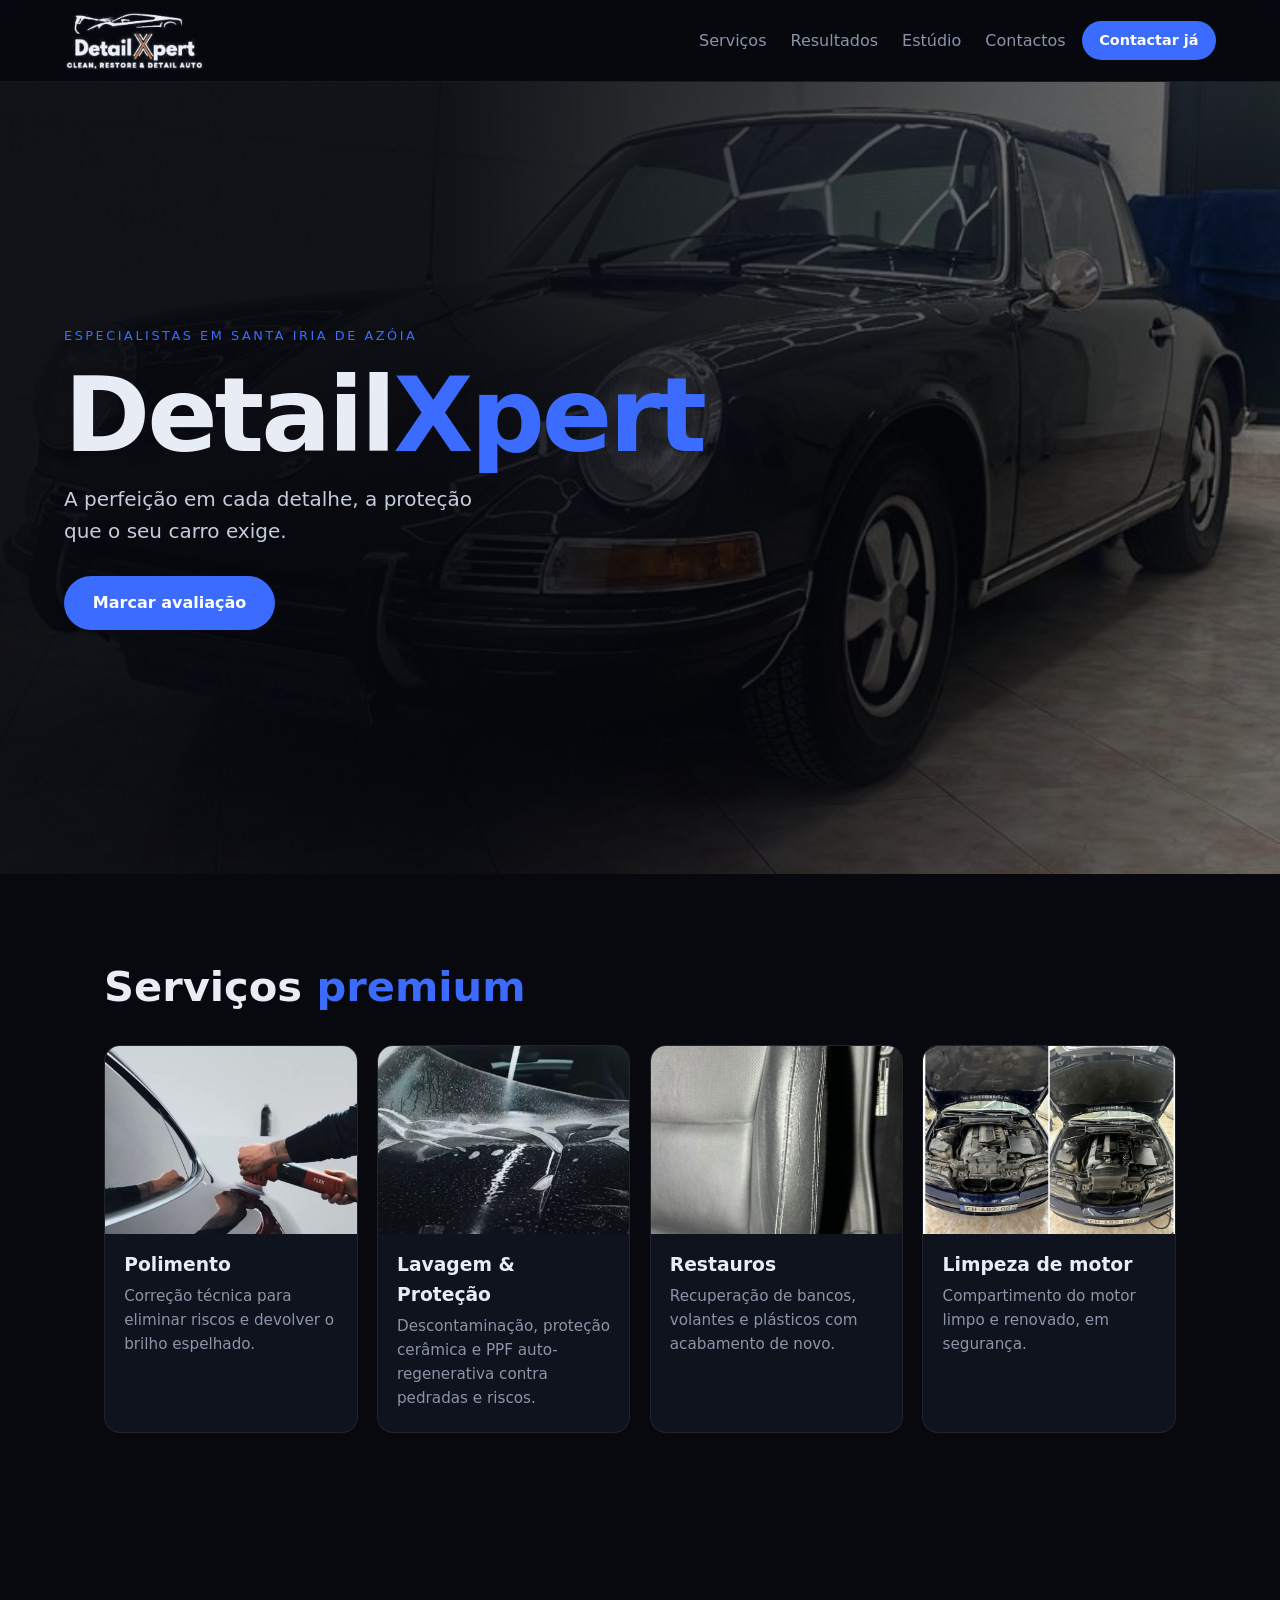
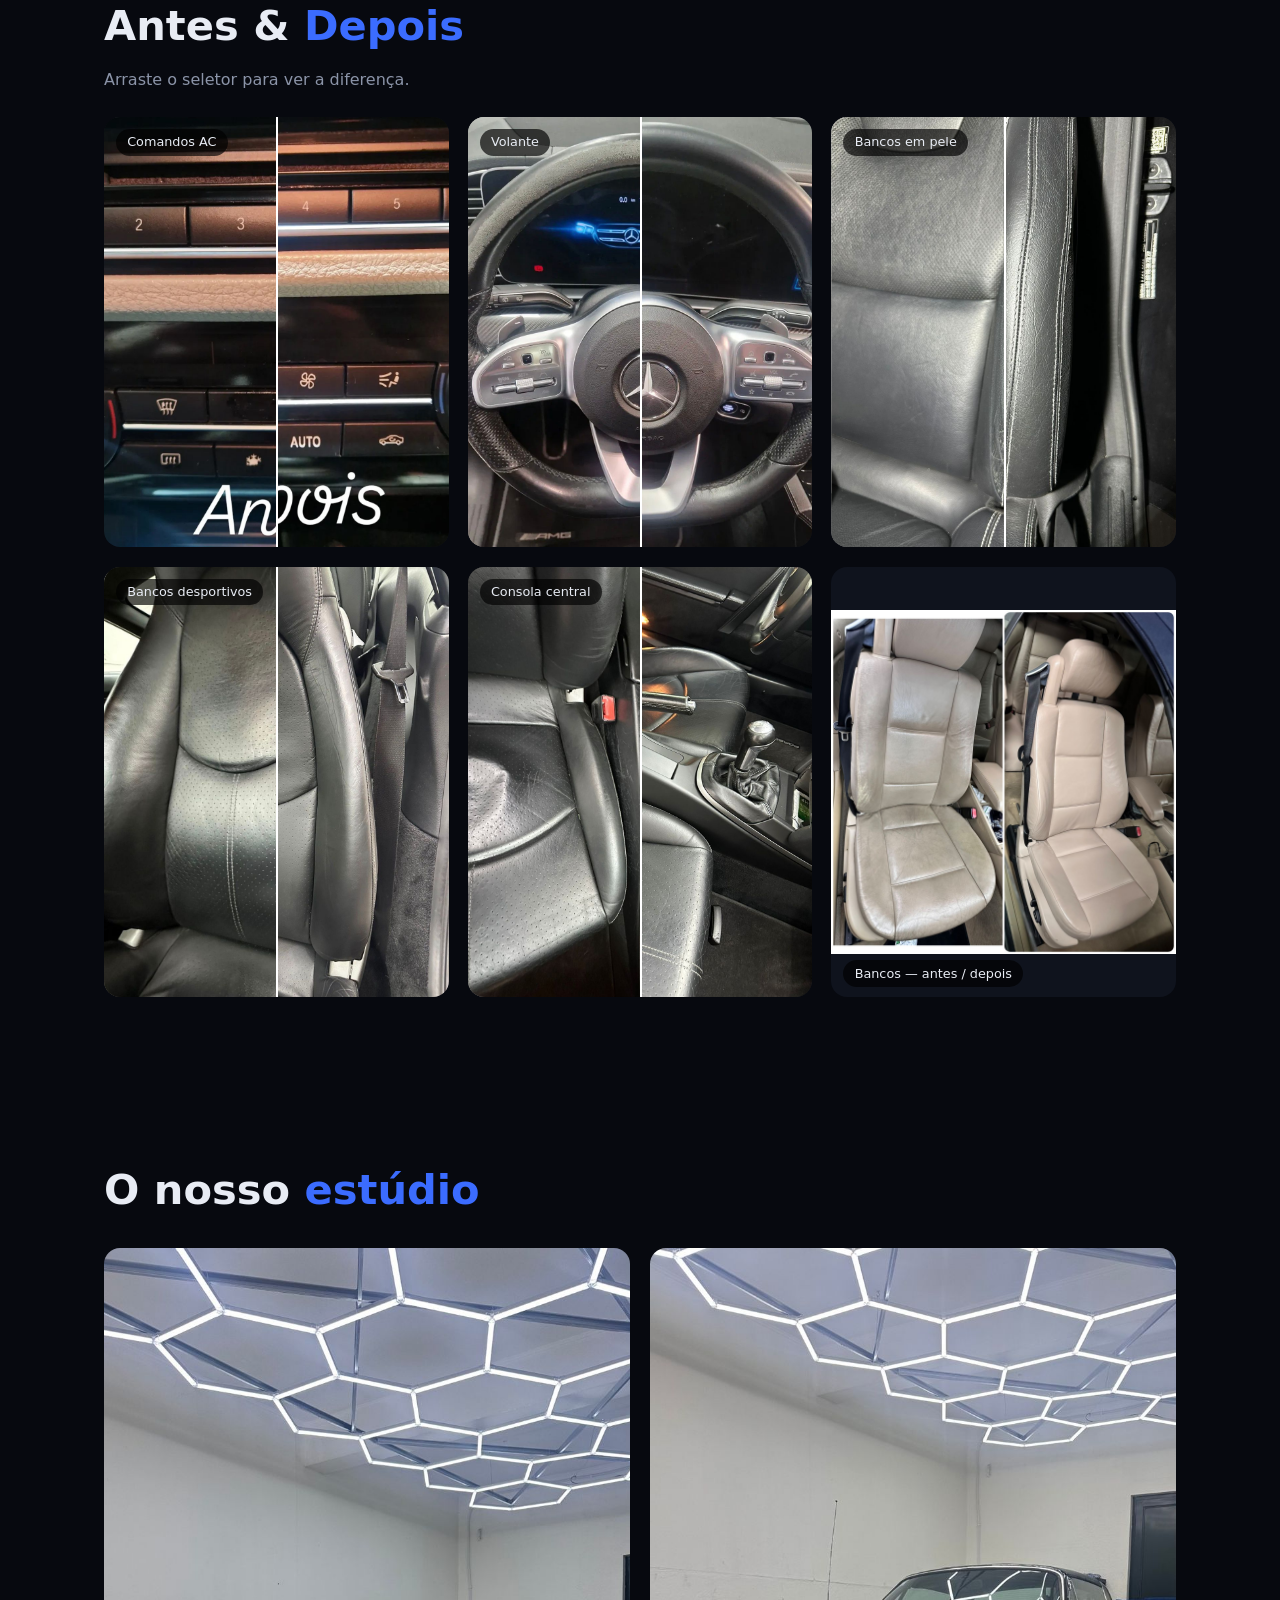
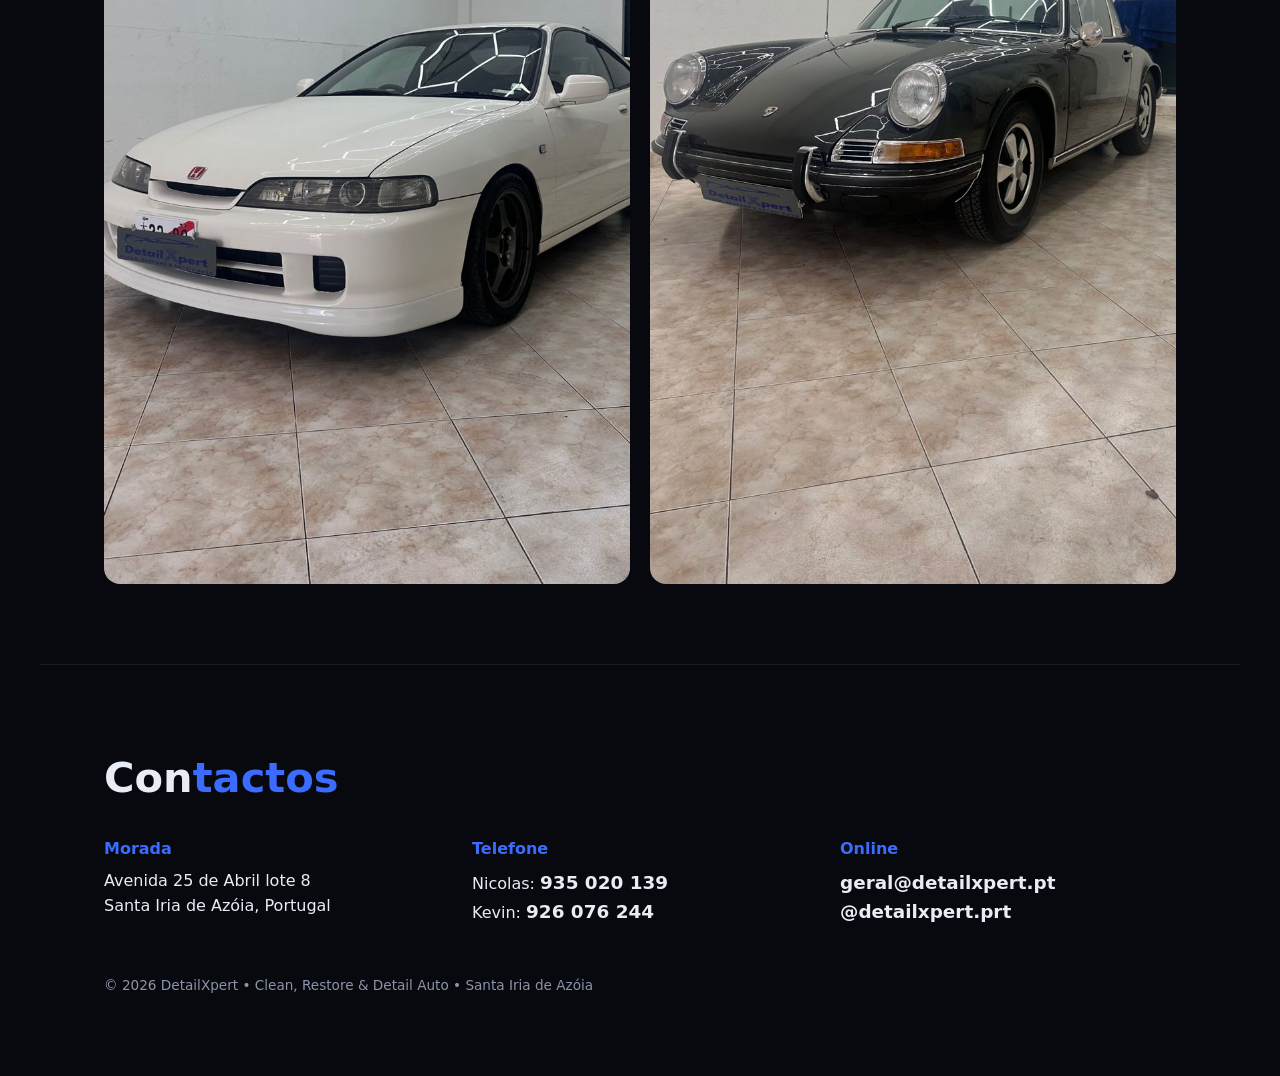
==== commit b7b9bf0c: "logo clara e botão contactar já" ====
--- a/detailxpert/index.html
+++ b/detailxpert/index.html
@@ -11,7 +11,7 @@
 <header class="nav">
   <a class="logo" href="#home" aria-label="DetailXpert — início"><img src="assets/logo.png" alt="DetailXpert — Clean, Restore &amp; Detail Auto"></a>
   <nav><a href="#servicos">Serviços</a><a href="#resultados">Resultados</a><a href="#galeria">Estúdio</a><a href="#contactos">Contactos</a></nav>
-  <a class="btn small" href="tel:926076244">926 076 244</a>
+  <a class="btn small" href="#contactos">Contactar já</a>
 </header>
 
 <section id="home" class="hero" style="background-image:linear-gradient(90deg,#05070dee 35%,#05070d66),url(assets/porsche-911.jpg)">
--- a/detailxpert/style.css
+++ b/detailxpert/style.css
@@ -3,7 +3,7 @@
 body{background:var(--bg);color:var(--tx);font:16px/1.6 system-ui,-apple-system,Segoe UI,Roboto,sans-serif;overflow-x:hidden}
 a{color:inherit;text-decoration:none}img{display:block;max-width:100%}
 .nav{position:sticky;top:0;z-index:10;display:flex;align-items:center;justify-content:space-between;gap:1rem;padding:.6rem 5vw;background:#07090fd9;backdrop-filter:blur(10px);border-bottom:1px solid #ffffff14}
-.logo{background:#fff;border-radius:10px;padding:.25rem .7rem;display:block}.logo img{height:clamp(38px,6vw,52px);width:auto}
+.logo{display:block}.logo img{height:clamp(44px,7vw,62px);width:auto}
 h1 span,h2 span{color:var(--ac)}
 .nav nav{display:flex;gap:1.5rem;color:var(--mut);margin-left:auto}.nav nav a:hover{color:var(--tx)}
 .btn{display:inline-block;background:var(--ac);color:#fff;padding:.9rem 1.8rem;border-radius:999px;font-weight:600;transition:.2s}
@@ -30,3 +30,4 @@
 footer{border-top:1px solid #ffffff14}.cols{display:grid;grid-template-columns:repeat(auto-fit,minmax(220px,1fr));gap:2rem}
 footer h4{color:var(--ac);margin-bottom:.4rem}footer p a:hover{color:var(--ac)}.copy{margin-top:3rem;color:var(--mut);font-size:.85rem}
 @media(max-width:700px){.nav nav{display:none}.logo{margin-right:auto}}
+footer .cols a{font-size:1.15rem;font-weight:600}
